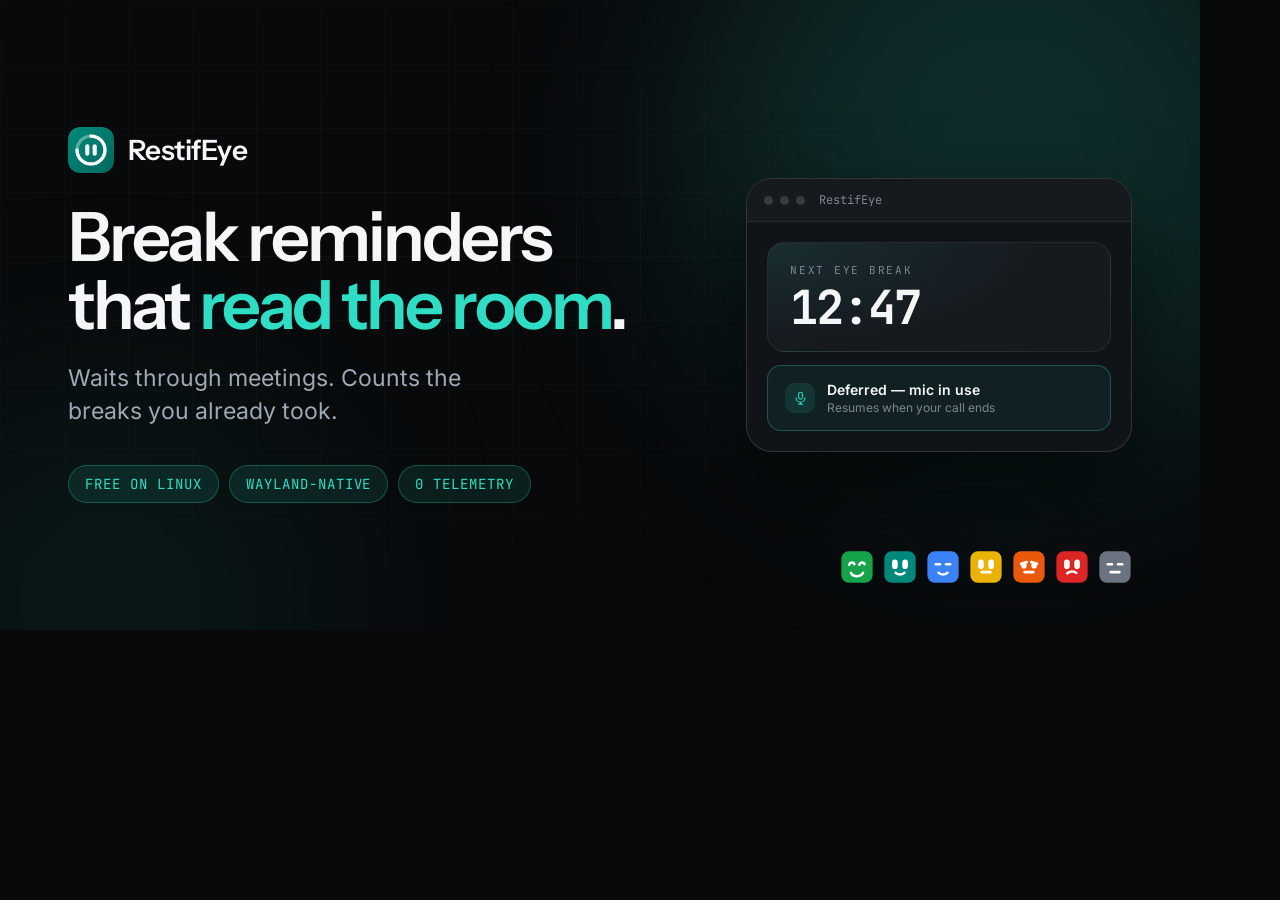
==== site/og-source.html @ 91bd0e01 "Add Open Graph source HTML and update styles - Created a new Open Graph source HTML file with a dark" ====
<!DOCTYPE html>
<html lang="en" data-theme="dark">

<head>
  <meta charset="utf-8">
  <style>
    @font-face {
      font-family: 'Instrument Sans';
      src: url('fonts/instrumentsans-latin-var.woff2') format('woff2');
      font-weight: 400 700;
    }

    @font-face {
      font-family: 'Inter';
      src: url('fonts/inter-latin-var.woff2') format('woff2');
      font-weight: 400 700;
    }

    @font-face {
      font-family: 'JetBrains Mono';
      src: url('fonts/jetbrainsmono-latin-var.woff2') format('woff2');
      font-weight: 400 700;
    }

    * {
      margin: 0;
      padding: 0;
      box-sizing: border-box;
    }

    html,
    body {
      width: 1200px;
      height: 630px;
      overflow: hidden;
    }

    body {
      position: relative;
      background: #08090b;
      color: #f4f6f8;
      font-family: 'Inter', system-ui, sans-serif;
      display: flex;
      align-items: center;
      isolation: isolate;
    }

    .grid {
      position: absolute;
      inset: 0;
      z-index: -2;
      background-image:
        linear-gradient(rgba(255, 255, 255, .03) 1px, transparent 1px),
        linear-gradient(90deg, rgba(255, 255, 255, .03) 1px, transparent 1px);
      background-size: 64px 64px;
      mask-image: radial-gradient(ellipse 85% 80% at 30% 40%, #000 10%, transparent 75%);
    }

    .glow {
      position: absolute;
      z-index: -1;
      border-radius: 50%;
      filter: blur(110px);
      width: 620px;
      height: 620px;
      background: rgba(47, 221, 196, .17);
      top: -160px;
      right: -120px;
    }

    .glow2 {
      position: absolute;
      z-index: -1;
      border-radius: 50%;
      filter: blur(120px);
      width: 420px;
      height: 420px;
      background: rgba(47, 221, 196, .08);
      bottom: -180px;
      left: -100px;
    }

    .in {
      display: flex;
      align-items: center;
      gap: 56px;
      padding: 0 68px;
      width: 100%;
    }

    .copy {
      flex: 1 1 auto;
      min-width: 0;
    }

    .brand {
      display: flex;
      align-items: center;
      gap: 14px;
      margin-bottom: 30px;
    }

    .brand img {
      width: 46px;
      height: 46px;
      border-radius: 12px;
      display: block;
    }

    .brand span {
      font-family: 'Instrument Sans', sans-serif;
      font-weight: 600;
      font-size: 28px;
      letter-spacing: -.02em;
    }

    h1 {
      font-family: 'Instrument Sans', sans-serif;
      font-weight: 600;
      font-size: 68px;
      line-height: .99;
      letter-spacing: -.043em;
      max-width: 13ch;
    }

    h1 em {
      font-style: normal;
      color: #2fddc4;
    }

    p {
      margin-top: 24px;
      font-size: 23px;
      line-height: 1.45;
      color: #a0a8b4;
      max-width: 28ch;
    }

    .chips {
      display: flex;
      gap: 10px;
      margin-top: 36px;
      flex-wrap: wrap;
    }

    .chips span {
      font-family: 'JetBrains Mono', monospace;
      font-size: 14px;
      letter-spacing: .07em;
      text-transform: uppercase;
      color: #2fddc4;
      background: rgba(47, 221, 196, .1);
      border: 1px solid rgba(47, 221, 196, .28);
      border-radius: 999px;
      padding: 9px 16px;
    }

    .panel {
      flex: 0 0 386px;
      background: #101317;
      border: 1px solid rgba(255, 255, 255, .14);
      border-radius: 26px;
      box-shadow: 0 40px 90px rgba(0, 0, 0, .65);
      overflow: hidden;
    }

    .bar {
      display: flex;
      align-items: center;
      gap: 7px;
      padding: 13px 17px;
      background: #161a1f;
      border-bottom: 1px solid rgba(255, 255, 255, .075);
    }

    .bar i {
      width: 9px;
      height: 9px;
      border-radius: 50%;
      background: rgba(255, 255, 255, .14);
      display: block;
    }

    .bar b {
      margin-left: 7px;
      font-family: 'JetBrains Mono', monospace;
      font-size: 12px;
      font-weight: 400;
      color: #7c8593;
    }

    .body {
      padding: 20px;
      display: grid;
      gap: 13px;
    }

    .timer {
      padding: 20px 22px;
      border-radius: 18px;
      border: 1px solid rgba(255, 255, 255, .075);
      background:
        radial-gradient(120% 140% at 0% 0%, rgba(47, 221, 196, .1), transparent 65%),
        #161a1f;
    }

    .timer small {
      display: block;
      font-family: 'JetBrains Mono', monospace;
      font-size: 11px;
      letter-spacing: .16em;
      text-transform: uppercase;
      color: #7c8593;
    }

    .timer b {
      display: block;
      margin-top: 7px;
      font-family: 'JetBrains Mono', monospace;
      font-size: 47px;
      font-weight: 700;
      letter-spacing: -.045em;
      line-height: 1;
    }

    .state {
      display: flex;
      align-items: center;
      gap: 12px;
      padding: 15px 17px;
      border-radius: 14px;
      border: 1px solid rgba(47, 221, 196, .28);
      background: rgba(47, 221, 196, .07);
    }

    .state i {
      width: 30px;
      height: 30px;
      flex: none;
      border-radius: 9px;
      background: rgba(47, 221, 196, .1);
      display: grid;
      place-items: center;
    }

    .state svg {
      width: 15px;
      height: 15px;
      stroke: #2fddc4;
      fill: none;
      stroke-width: 1.7;
      stroke-linecap: round;
      stroke-linejoin: round;
    }

    .state b {
      display: block;
      font-size: 14px;
      font-weight: 600;
    }

    .state span {
      display: block;
      font-size: 12px;
      color: #7c8593;
      margin-top: 2px;
    }

    .faces {
      position: absolute;
      right: 68px;
      bottom: 46px;
      display: flex;
      gap: 9px;
    }

    .faces svg {
      width: 34px;
      height: 34px;
      border-radius: 9px;
      display: block;
    }
  </style>
</head>

<body>
  <div class="grid"></div>
  <div class="glow"></div>
  <div class="glow2"></div>

  <div class="in">
    <div class="copy">
      <div class="brand">
        <img src="icon.svg" alt="">
        <span>RestifEye</span>
      </div>
      <h1>Break reminders that <em>read the room</em>.</h1>
      <p>Waits through meetings. Counts the breaks you already took.</p>
      <div class="chips">
        <span>Free on Linux</span>
        <span>Wayland-native</span>
        <span>0 telemetry</span>
      </div>
    </div>

    <div class="panel">
      <div class="bar">
        <i></i><i></i><i></i><b>RestifEye</b>
      </div>
      <div class="body">
        <div class="timer">
          <small>Next eye break</small>
          <b>12:47</b>
        </div>
        <div class="state">
          <i>
            <svg viewBox="0 0 24 24">
              <rect x="9" y="2" width="6" height="11" rx="3" />
              <path d="M5 11a7 7 0 0 0 14 0M12 18v3M9 21h6" />
            </svg>
          </i>
          <div>
            <b>Deferred — mic in use</b>
            <span>Resumes when your call ends</span>
          </div>
        </div>
      </div>
    </div>
  </div>

  <div class="faces" id="faces"></div>

  <script>
    var MOODS = [
      { c: '#16a34a', e: 'happy', m: 'grin' },
      { c: '#00897b', e: 'open', m: 'smile' },
      { c: '#3b82f6', e: 'closed', m: 'smile' },
      { c: '#eab308', e: 'open', m: 'flat' },
      { c: '#ea580c', e: 'droopy', m: 'flat' },
      { c: '#dc2626', e: 'open', m: 'frown' },
      { c: '#6b7280', e: 'closed', m: 'flat' }
    ];
    var EYES = {
      open: '<rect x="30.5" y="32" width="9" height="20" rx="4.5" fill="#fff"/><rect x="60.5" y="32" width="9" height="20" rx="4.5" fill="#fff"/>',
      happy: '<path d="M27.16 43.41A8 8 0 0 1 42.22 41.57"/><path d="M57.16 43.41A8 8 0 0 1 72.22 41.57"/>',
      closed: '<path d="M29 42h12"/><path d="M59 42h12"/>',
      droopy: '<rect x="30.5" y="39.5" width="9" height="11" rx="4.5" fill="#fff"/><rect x="60.5" y="39.5" width="9" height="11" rx="4.5" fill="#fff"/><path d="M26.5 40.5 43.5 35.5"/><path d="M73.5 40.5 56.5 35.5"/>'
    };
    var MOUTHS = {
      grin: '<path d="M67.85 67.14A19 15 0 0 1 32.16 67.18"/>',
      smile: '<path d="M63.02 66.97A15 10 0 0 1 36.99 66.97"/>',
      flat: '<path d="M37 65h26"/>',
      frown: '<path d="M36.10 68.56A16 11 0 0 1 62.61 67.23"/>'
    };
    document.getElementById('faces').innerHTML = MOODS.map(function (m) {
      return '<svg viewBox="0 0 100 100"><rect x="4" y="4" width="92" height="92" rx="22" fill="' + m.c + '"/>' +
        '<g fill="none" stroke="#fff" stroke-width="7.5" stroke-linecap="round">' + EYES[m.e] + MOUTHS[m.m] + '</g></svg>';
    }).join('');
  </script>
</body>

</html>
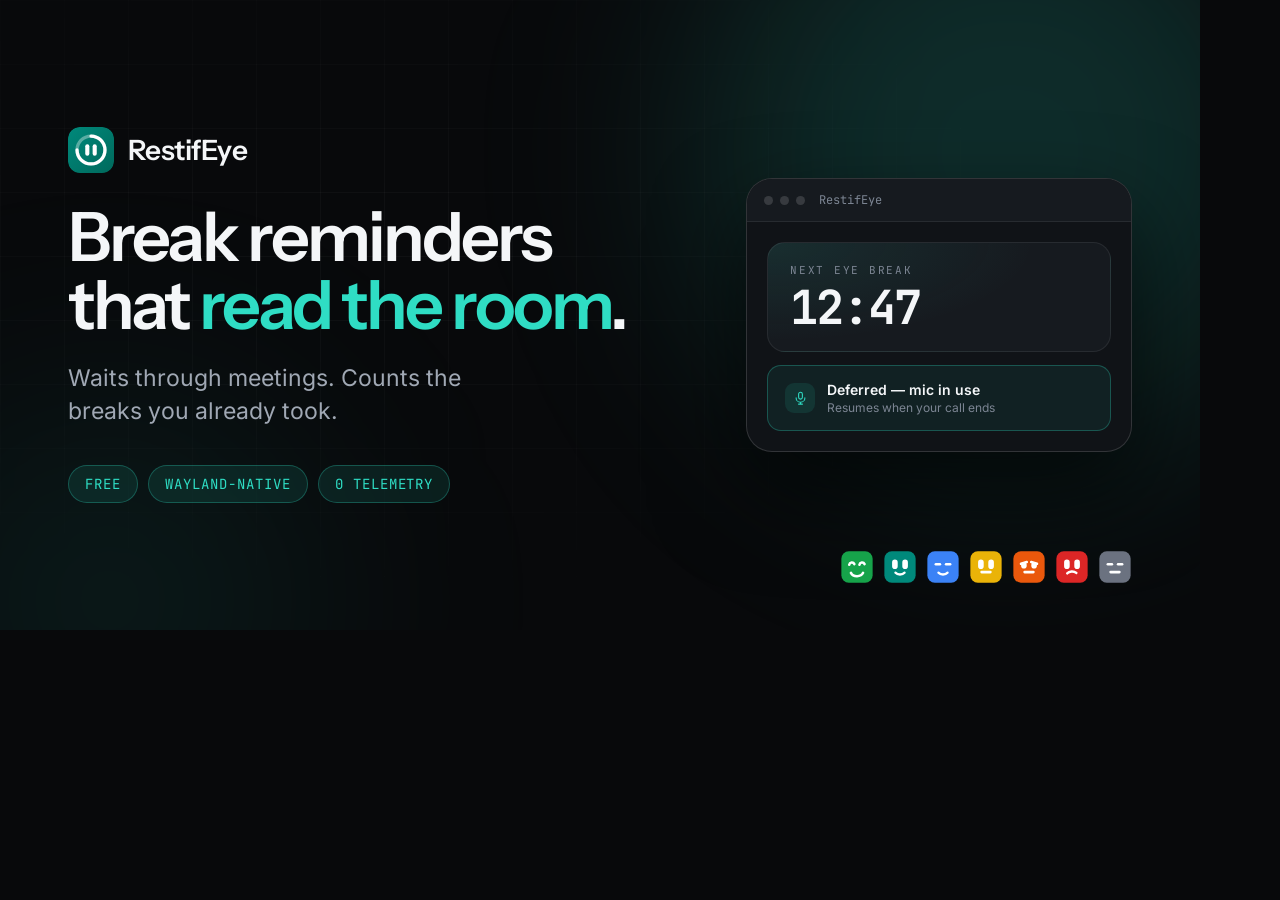
==== commit fbda78ef: "fix: update tooltips and descriptions for consistency and clarity" ====
--- a/site/og-source.html
+++ b/site/og-source.html
@@ -297,7 +297,7 @@
       <h1>Break reminders that <em>read the room</em>.</h1>
       <p>Waits through meetings. Counts the breaks you already took.</p>
       <div class="chips">
-        <span>Free on Linux</span>
+        <span>Free</span>
         <span>Wayland-native</span>
         <span>0 telemetry</span>
       </div>
